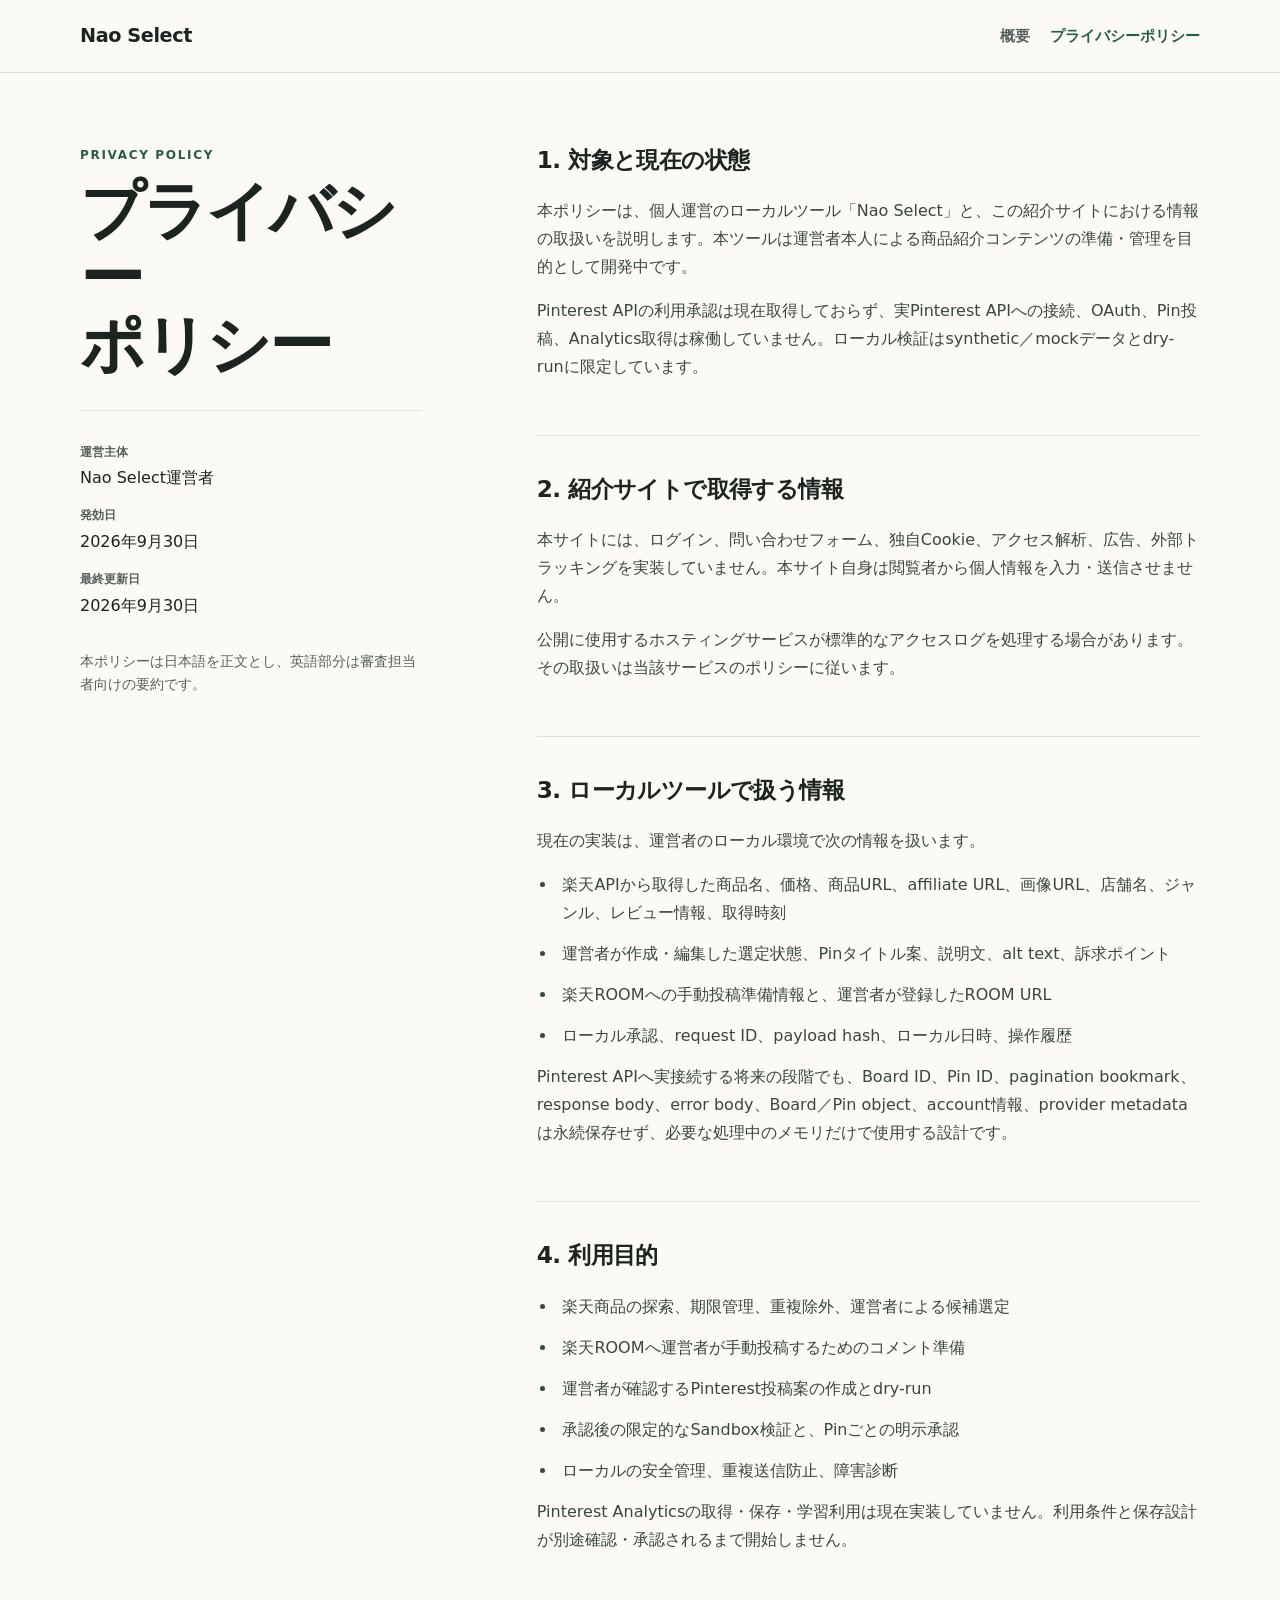
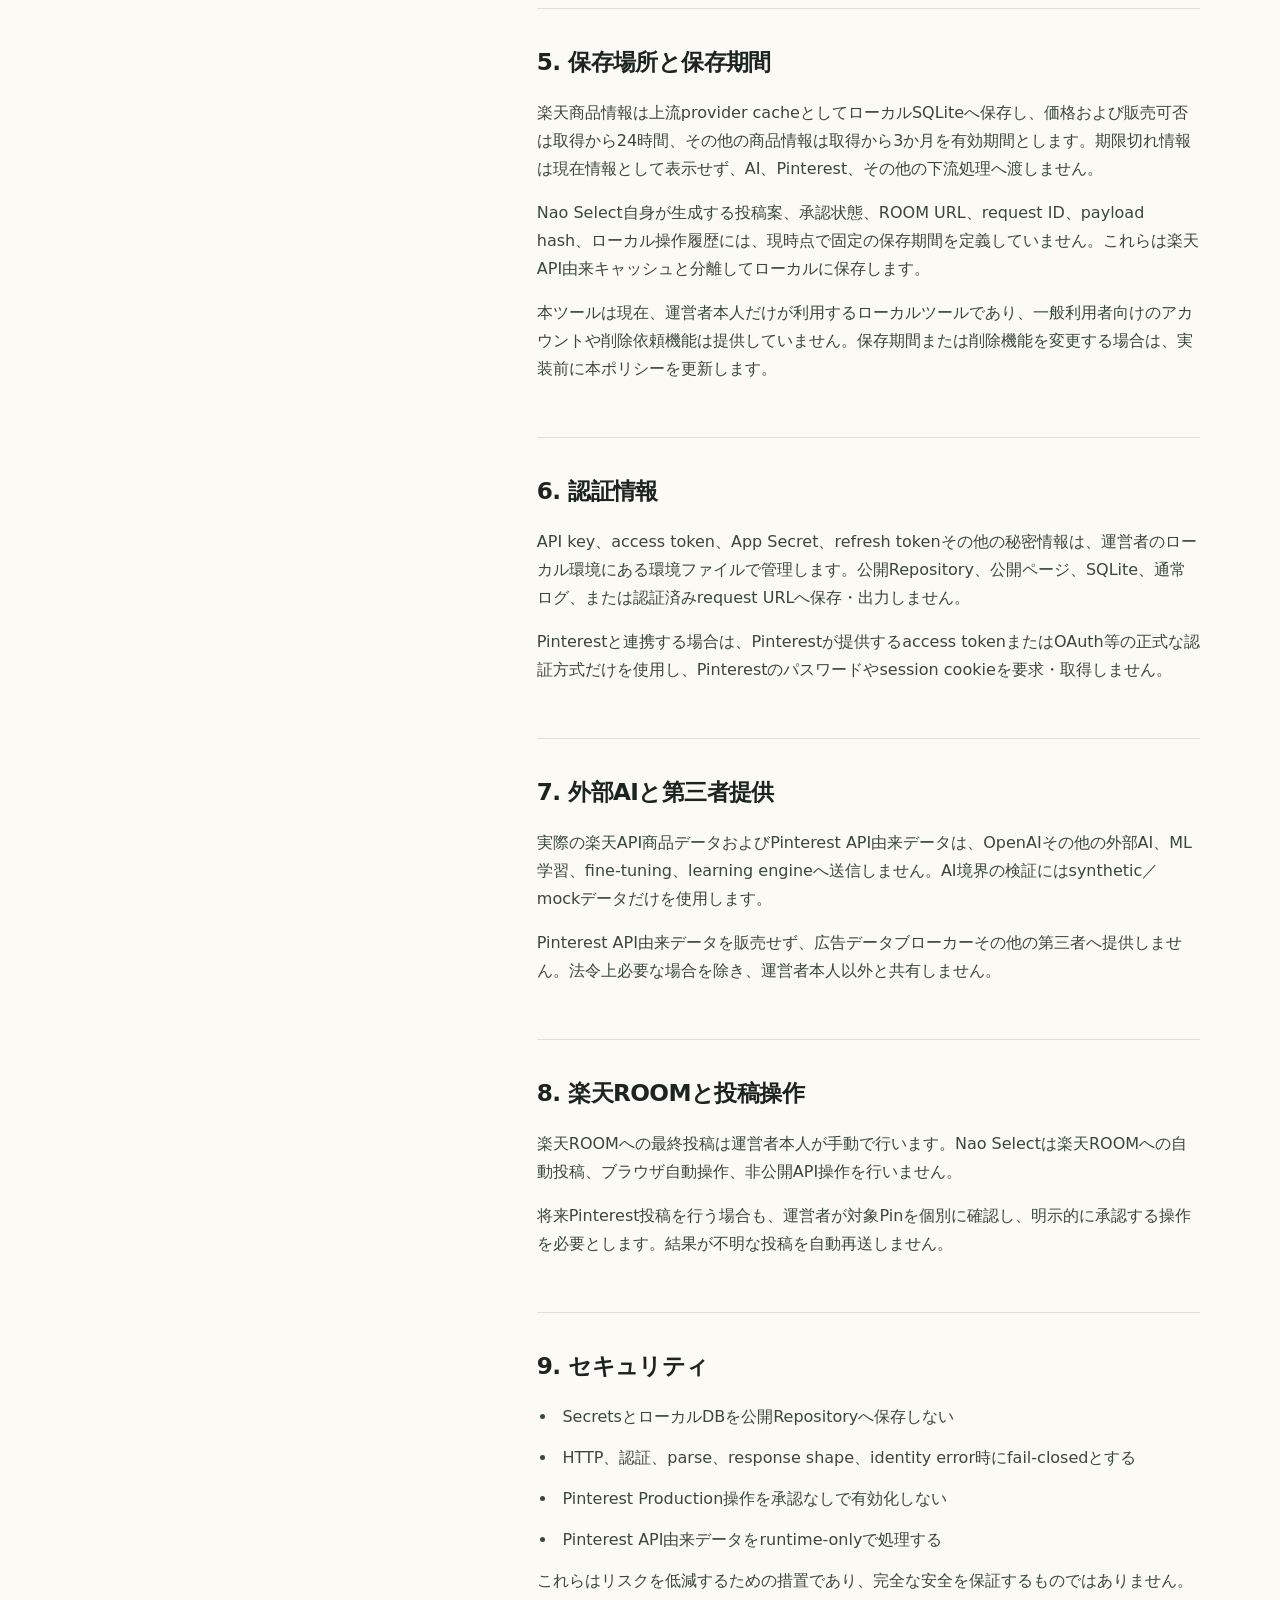
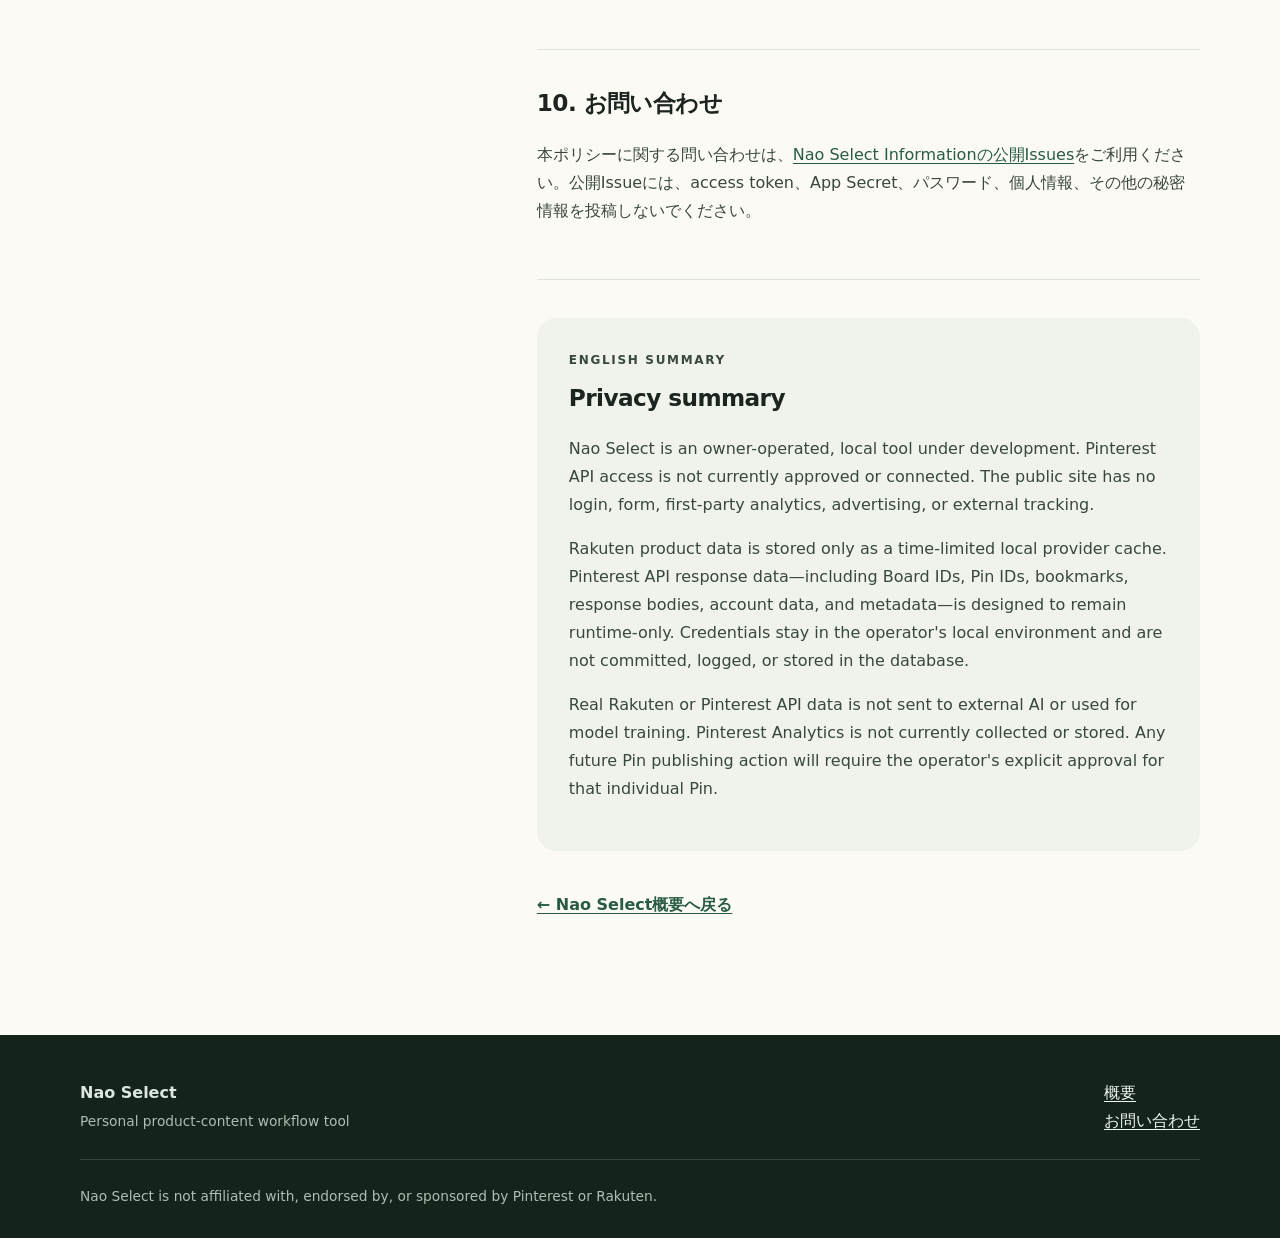
==== docs/privacy.html @ 7423ae45 "feat: add public Nao Select information site" ====
<!doctype html>
<html lang="ja">
<head>
  <meta charset="utf-8">
  <meta name="viewport" content="width=device-width, initial-scale=1">
  <meta name="description" content="Nao Selectのプライバシーポリシー。現在のローカル実装と将来のPinterest API連携におけるデータの扱いを説明します。">
  <title>プライバシーポリシー | Nao Select</title>
  <link rel="stylesheet" href="styles.css">
</head>
<body>
  <a class="skip-link" href="#main">本文へ移動</a>
  <header class="site-header">
    <div class="shell header-inner">
      <a class="brand" href="index.html">Nao Select</a>
      <nav aria-label="メインナビゲーション">
        <a href="index.html">概要</a>
        <a aria-current="page" href="privacy.html">プライバシーポリシー</a>
      </nav>
    </div>
  </header>

  <main id="main" class="policy-page">
    <div class="shell policy-layout">
      <aside class="policy-meta">
        <p class="section-kicker">PRIVACY POLICY</p>
        <h1>プライバシー<br>ポリシー</h1>
        <dl><dt>運営主体</dt><dd>Nao Select運営者</dd><dt>発効日</dt><dd>2026年9月30日</dd><dt>最終更新日</dt><dd>2026年9月30日</dd></dl>
        <p class="small">本ポリシーは日本語を正文とし、英語部分は審査担当者向けの要約です。</p>
      </aside>

      <article class="policy-content">
        <section>
          <h2>1. 対象と現在の状態</h2>
          <p>本ポリシーは、個人運営のローカルツール「Nao Select」と、この紹介サイトにおける情報の取扱いを説明します。本ツールは運営者本人による商品紹介コンテンツの準備・管理を目的として開発中です。</p>
          <p>Pinterest APIの利用承認は現在取得しておらず、実Pinterest APIへの接続、OAuth、Pin投稿、Analytics取得は稼働していません。ローカル検証はsynthetic／mockデータとdry-runに限定しています。</p>
        </section>

        <section>
          <h2>2. 紹介サイトで取得する情報</h2>
          <p>本サイトには、ログイン、問い合わせフォーム、独自Cookie、アクセス解析、広告、外部トラッキングを実装していません。本サイト自身は閲覧者から個人情報を入力・送信させません。</p>
          <p>公開に使用するホスティングサービスが標準的なアクセスログを処理する場合があります。その取扱いは当該サービスのポリシーに従います。</p>
        </section>

        <section>
          <h2>3. ローカルツールで扱う情報</h2>
          <p>現在の実装は、運営者のローカル環境で次の情報を扱います。</p>
          <ul>
            <li>楽天APIから取得した商品名、価格、商品URL、affiliate URL、画像URL、店舗名、ジャンル、レビュー情報、取得時刻</li>
            <li>運営者が作成・編集した選定状態、Pinタイトル案、説明文、alt text、訴求ポイント</li>
            <li>楽天ROOMへの手動投稿準備情報と、運営者が登録したROOM URL</li>
            <li>ローカル承認、request ID、payload hash、ローカル日時、操作履歴</li>
          </ul>
          <p>Pinterest APIへ実接続する将来の段階でも、Board ID、Pin ID、pagination bookmark、response body、error body、Board／Pin object、account情報、provider metadataは永続保存せず、必要な処理中のメモリだけで使用する設計です。</p>
        </section>

        <section>
          <h2>4. 利用目的</h2>
          <ul>
            <li>楽天商品の探索、期限管理、重複除外、運営者による候補選定</li>
            <li>楽天ROOMへ運営者が手動投稿するためのコメント準備</li>
            <li>運営者が確認するPinterest投稿案の作成とdry-run</li>
            <li>承認後の限定的なSandbox検証と、Pinごとの明示承認</li>
            <li>ローカルの安全管理、重複送信防止、障害診断</li>
          </ul>
          <p>Pinterest Analyticsの取得・保存・学習利用は現在実装していません。利用条件と保存設計が別途確認・承認されるまで開始しません。</p>
        </section>

        <section>
          <h2>5. 保存場所と保存期間</h2>
          <p>楽天商品情報は上流provider cacheとしてローカルSQLiteへ保存し、価格および販売可否は取得から24時間、その他の商品情報は取得から3か月を有効期間とします。期限切れ情報は現在情報として表示せず、AI、Pinterest、その他の下流処理へ渡しません。</p>
          <p>Nao Select自身が生成する投稿案、承認状態、ROOM URL、request ID、payload hash、ローカル操作履歴には、現時点で固定の保存期間を定義していません。これらは楽天API由来キャッシュと分離してローカルに保存します。</p>
          <p>本ツールは現在、運営者本人だけが利用するローカルツールであり、一般利用者向けのアカウントや削除依頼機能は提供していません。保存期間または削除機能を変更する場合は、実装前に本ポリシーを更新します。</p>
        </section>

        <section>
          <h2>6. 認証情報</h2>
          <p>API key、access token、App Secret、refresh tokenその他の秘密情報は、運営者のローカル環境にある環境ファイルで管理します。公開Repository、公開ページ、SQLite、通常ログ、または認証済みrequest URLへ保存・出力しません。</p>
          <p>Pinterestと連携する場合は、Pinterestが提供するaccess tokenまたはOAuth等の正式な認証方式だけを使用し、Pinterestのパスワードやsession cookieを要求・取得しません。</p>
        </section>

        <section>
          <h2>7. 外部AIと第三者提供</h2>
          <p>実際の楽天API商品データおよびPinterest API由来データは、OpenAIその他の外部AI、ML学習、fine-tuning、learning engineへ送信しません。AI境界の検証にはsynthetic／mockデータだけを使用します。</p>
          <p>Pinterest API由来データを販売せず、広告データブローカーその他の第三者へ提供しません。法令上必要な場合を除き、運営者本人以外と共有しません。</p>
        </section>

        <section>
          <h2>8. 楽天ROOMと投稿操作</h2>
          <p>楽天ROOMへの最終投稿は運営者本人が手動で行います。Nao Selectは楽天ROOMへの自動投稿、ブラウザ自動操作、非公開API操作を行いません。</p>
          <p>将来Pinterest投稿を行う場合も、運営者が対象Pinを個別に確認し、明示的に承認する操作を必要とします。結果が不明な投稿を自動再送しません。</p>
        </section>

        <section>
          <h2>9. セキュリティ</h2>
          <ul>
            <li>SecretsとローカルDBを公開Repositoryへ保存しない</li>
            <li>HTTP、認証、parse、response shape、identity error時にfail-closedとする</li>
            <li>Pinterest Production操作を承認なしで有効化しない</li>
            <li>Pinterest API由来データをruntime-onlyで処理する</li>
          </ul>
          <p>これらはリスクを低減するための措置であり、完全な安全を保証するものではありません。</p>
        </section>

        <section>
          <h2>10. お問い合わせ</h2>
          <p>本ポリシーに関する問い合わせは、<a href="https://github.com/Nao4988/nao-select-info/issues">Nao Select Informationの公開Issues</a>をご利用ください。公開Issueには、access token、App Secret、パスワード、個人情報、その他の秘密情報を投稿しないでください。</p>
        </section>

        <section class="english-summary" lang="en">
          <p class="section-kicker">ENGLISH SUMMARY</p>
          <h2>Privacy summary</h2>
          <p>Nao Select is an owner-operated, local tool under development. Pinterest API access is not currently approved or connected. The public site has no login, form, first-party analytics, advertising, or external tracking.</p>
          <p>Rakuten product data is stored only as a time-limited local provider cache. Pinterest API response data—including Board IDs, Pin IDs, bookmarks, response bodies, account data, and metadata—is designed to remain runtime-only. Credentials stay in the operator's local environment and are not committed, logged, or stored in the database.</p>
          <p>Real Rakuten or Pinterest API data is not sent to external AI or used for model training. Pinterest Analytics is not currently collected or stored. Any future Pin publishing action will require the operator's explicit approval for that individual Pin.</p>
        </section>

        <p class="back-link"><a href="index.html">← Nao Select概要へ戻る</a></p>
      </article>
    </div>
  </main>

  <footer>
    <div class="shell footer-inner"><p><strong>Nao Select</strong><br><span>Personal product-content workflow tool</span></p><p><a href="index.html">概要</a><br><a href="https://github.com/Nao4988/nao-select-info/issues">お問い合わせ</a></p></div>
    <div class="shell legal">Nao Select is not affiliated with, endorsed by, or sponsored by Pinterest or Rakuten.</div>
  </footer>
</body>
</html>
---- docs/styles.css ----
:root {
  --ink: #1c2420;
  --muted-ink: #56615b;
  --paper: #fbfaf5;
  --soft: #eff3eb;
  --line: #dce3d9;
  --green: #285c43;
  --green-dark: #173b2a;
  --accent: #e6a756;
  --white: #fff;
  --shadow: 0 18px 50px rgba(28, 48, 36, .12);
  --radius: 24px;
}

* { box-sizing: border-box; }
html { scroll-behavior: smooth; }
body { margin: 0; color: var(--ink); background: var(--paper); font-family: "Yu Gothic UI", "Hiragino Sans", "Noto Sans JP", system-ui, sans-serif; line-height: 1.75; }
a { color: var(--green); text-underline-offset: .2em; }
a:hover { color: var(--green-dark); }
.shell { width: min(1120px, calc(100% - 40px)); margin: 0 auto; }
.narrow { max-width: 780px; }
.skip-link { position: fixed; left: 16px; top: -60px; z-index: 20; padding: 10px 16px; background: var(--white); border-radius: 8px; }
.skip-link:focus { top: 16px; }

.site-header { position: sticky; top: 0; z-index: 10; border-bottom: 1px solid rgba(220, 227, 217, .9); background: rgba(251, 250, 245, .92); backdrop-filter: blur(12px); }
.header-inner { min-height: 72px; display: flex; align-items: center; justify-content: space-between; gap: 28px; }
.brand { color: var(--ink); font-size: 1.2rem; font-weight: 800; letter-spacing: -.02em; text-decoration: none; }
nav { display: flex; flex-wrap: wrap; gap: 20px; }
nav a { color: var(--muted-ink); font-size: .92rem; font-weight: 700; text-decoration: none; }
nav a[aria-current="page"] { color: var(--green); }

.hero { position: relative; overflow: hidden; padding: clamp(68px, 9vw, 120px) 0 84px; background: radial-gradient(circle at 80% 20%, #e8d6aa 0, transparent 25%), linear-gradient(145deg, #f8f4e7, #eef4ec 65%, #e4eee5); }
.hero::after { content: ""; position: absolute; width: 360px; height: 360px; right: -180px; bottom: -220px; border: 54px solid rgba(40, 92, 67, .08); border-radius: 50%; }
.hero-grid { position: relative; z-index: 1; display: grid; grid-template-columns: minmax(0, 1.3fr) minmax(300px, .7fr); gap: clamp(40px, 7vw, 90px); align-items: center; }
.eyebrow, .section-kicker, .status-label { margin: 0 0 12px; color: var(--green); font-size: .75rem; font-weight: 800; letter-spacing: .14em; text-transform: uppercase; }
h1, h2, h3, p { margin-top: 0; }
h1 { margin-bottom: 24px; font-family: Georgia, "Yu Mincho", serif; font-size: clamp(2.8rem, 7vw, 5.7rem); line-height: 1.05; letter-spacing: -.045em; }
h2 { margin-bottom: 22px; font-size: clamp(1.65rem, 3vw, 2.45rem); line-height: 1.3; letter-spacing: -.025em; }
h3 { margin-bottom: 4px; font-size: 1.08rem; }
.lead { max-width: 680px; color: #3e4d45; font-size: clamp(1.05rem, 2vw, 1.25rem); }
.actions { display: flex; flex-wrap: wrap; gap: 12px; margin-top: 32px; }
.button { display: inline-flex; align-items: center; justify-content: center; min-height: 48px; padding: 10px 20px; border: 1px solid var(--green); border-radius: 999px; font-weight: 800; text-decoration: none; }
.button.primary { color: var(--white); background: var(--green); }
.button.primary:hover { color: var(--white); background: var(--green-dark); }
.button.secondary { background: rgba(255, 255, 255, .45); }
.status-card { padding: 30px; border: 1px solid rgba(255,255,255,.6); border-radius: var(--radius); background: rgba(255,255,255,.72); box-shadow: var(--shadow); }
.status-card h2 { font-size: 1.65rem; }
.status-list { margin: 0 0 18px; padding: 0; list-style: none; }
.status-list li { display: flex; justify-content: space-between; gap: 18px; padding: 12px 0; border-top: 1px solid var(--line); }
.status-list span { color: var(--muted-ink); }
.status-list strong { color: var(--green-dark); text-align: right; }
.small { color: var(--muted-ink); font-size: .86rem; line-height: 1.65; }

.section { padding: clamp(68px, 9vw, 110px) 0; }
.section-intro { max-width: 800px; margin-bottom: 42px; color: var(--muted-ink); font-size: 1.08rem; }
.muted { background: var(--soft); }
.flow { display: grid; grid-template-columns: repeat(5, 1fr); gap: 12px; margin: 0; padding: 0; list-style: none; counter-reset: flow; }
.flow li { min-height: 230px; padding: 22px; border: 1px solid var(--line); border-radius: 18px; background: var(--white); }
.flow li > span { display: block; margin-bottom: 38px; color: var(--accent); font: 700 1.4rem Georgia, serif; }
.flow p { margin: 0; color: var(--muted-ink); font-size: .92rem; }
.split { display: grid; grid-template-columns: 1fr 1fr; gap: clamp(40px, 8vw, 100px); }
.check-list, .plain-list, .policy-content ul { margin: 0; padding-left: 1.25rem; }
.check-list li, .plain-list li, .policy-content li { margin-bottom: 13px; padding-left: .35rem; }
.check-list li::marker { color: var(--green); content: "✓  "; font-weight: 800; }
.plain-list { list-style: none; padding: 0; }
.plain-list li { padding: 0 0 16px; border-bottom: 1px solid #d5ded3; }
.english { color: var(--white); background: var(--green-dark); }
.english .section-kicker { color: #f3c77f; }
.english p { color: #e4eee7; }
.policy-cta { padding-block: 72px; }
.cta-inner { display: flex; align-items: center; justify-content: space-between; gap: 32px; padding: 36px 42px; border: 1px solid var(--line); border-radius: var(--radius); background: var(--white); box-shadow: var(--shadow); }
.cta-inner h2, .cta-inner p { margin-bottom: 8px; }

footer { padding: 44px 0 30px; color: #dbe7df; background: #14241b; }
.footer-inner { display: flex; justify-content: space-between; gap: 32px; }
.footer-inner p { margin-bottom: 24px; }
.footer-inner span, .legal { color: #aebeb4; font-size: .86rem; }
footer a { color: #eef7f0; }
.legal { padding-top: 24px; border-top: 1px solid #32453a; }

.policy-page { padding: 72px 0 100px; }
.policy-layout { display: grid; grid-template-columns: minmax(220px, .34fr) minmax(0, .66fr); gap: clamp(48px, 9vw, 120px); align-items: start; }
.policy-meta { position: sticky; top: 112px; }
.policy-meta h1 { font-size: clamp(2.5rem, 5vw, 4.3rem); }
.policy-meta dl { margin: 30px 0; padding-top: 18px; border-top: 1px solid var(--line); }
.policy-meta dt { margin-top: 12px; color: var(--muted-ink); font-size: .78rem; font-weight: 800; }
.policy-meta dd { margin: 2px 0 0; }
.policy-content section { padding: 0 0 38px; margin-bottom: 38px; border-bottom: 1px solid var(--line); }
.policy-content h2 { font-size: 1.45rem; }
.policy-content p, .policy-content li { color: #39473f; }
.english-summary { padding: 32px !important; border: 0 !important; border-radius: 20px; background: var(--soft); }
.back-link { margin-top: 40px; font-weight: 800; }

@media (max-width: 900px) {
  .hero-grid, .split, .policy-layout { grid-template-columns: 1fr; }
  .flow { grid-template-columns: repeat(2, 1fr); }
  .policy-meta { position: static; }
  .policy-meta h1 br { display: none; }
}

@media (max-width: 600px) {
  .shell { width: min(100% - 28px, 1120px); }
  .header-inner { min-height: 64px; align-items: flex-start; padding: 14px 0; }
  nav { justify-content: flex-end; gap: 10px 14px; }
  nav a { font-size: .8rem; }
  .hero { padding-top: 56px; }
  h1 { font-size: clamp(2.55rem, 15vw, 4rem); }
  .status-card { padding: 22px; }
  .status-list li { display: block; }
  .status-list strong { display: block; margin-top: 2px; text-align: left; }
  .flow { grid-template-columns: 1fr; }
  .flow li { min-height: 0; }
  .flow li > span { margin-bottom: 18px; }
  .cta-inner, .footer-inner { align-items: flex-start; flex-direction: column; }
  .cta-inner { padding: 28px 24px; }
  .button { width: 100%; }
  .policy-page { padding-top: 50px; }
  .policy-meta h1 { font-size: 1.8rem; word-break: keep-all; }
  .english-summary { padding: 24px !important; }
}

@media (prefers-reduced-motion: reduce) {
  html { scroll-behavior: auto; }
}
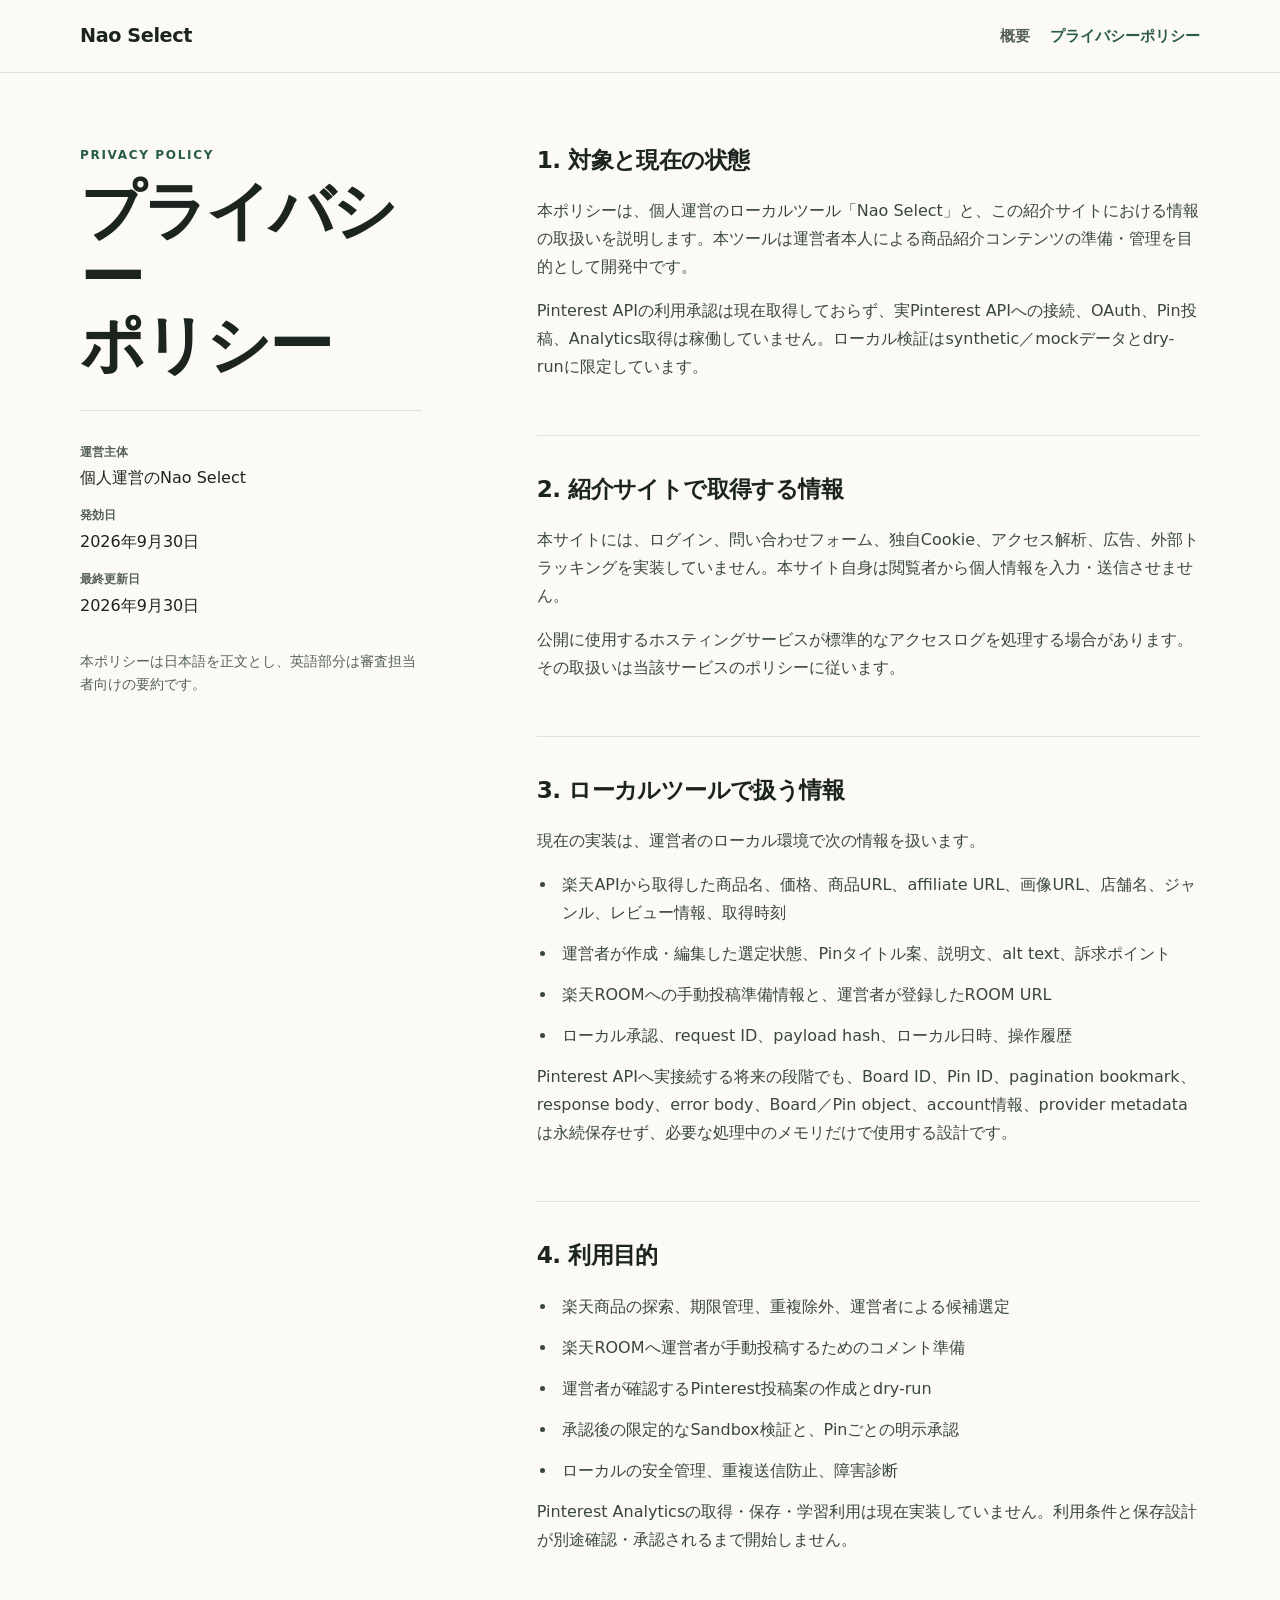
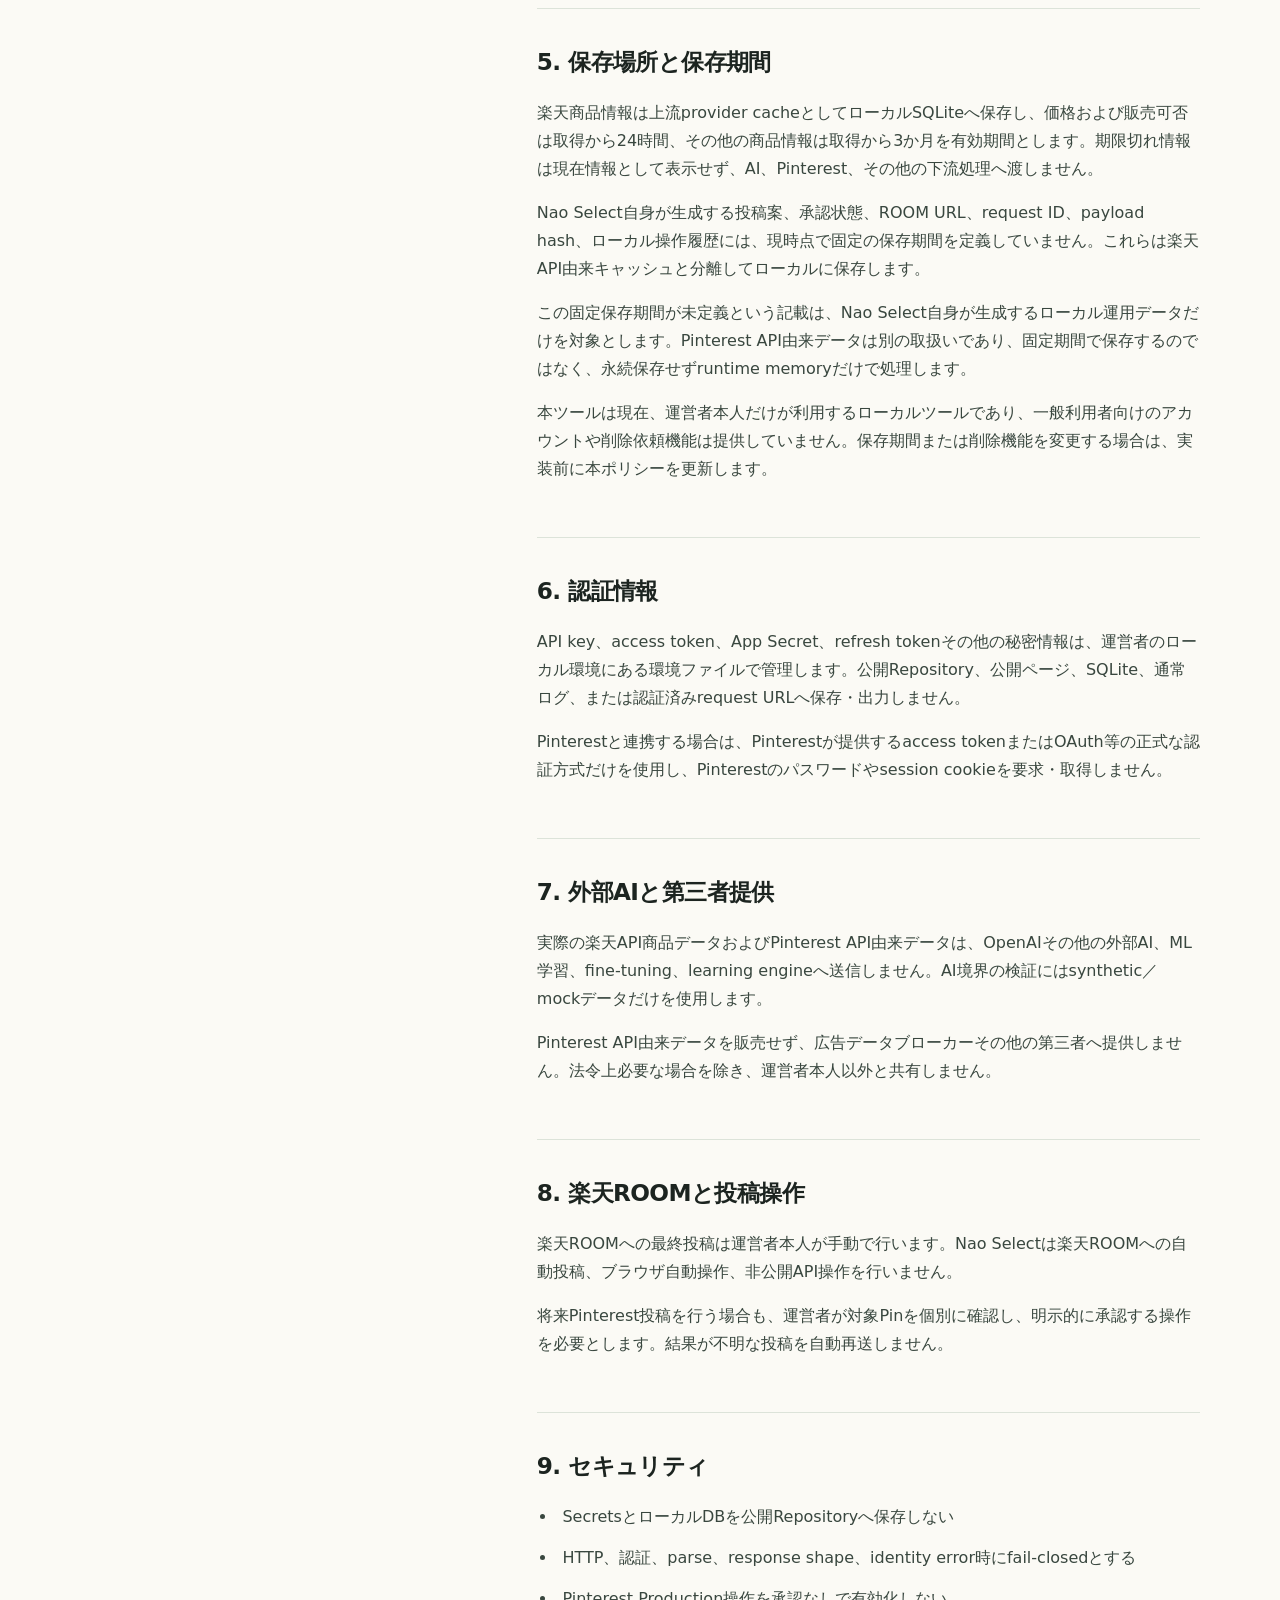
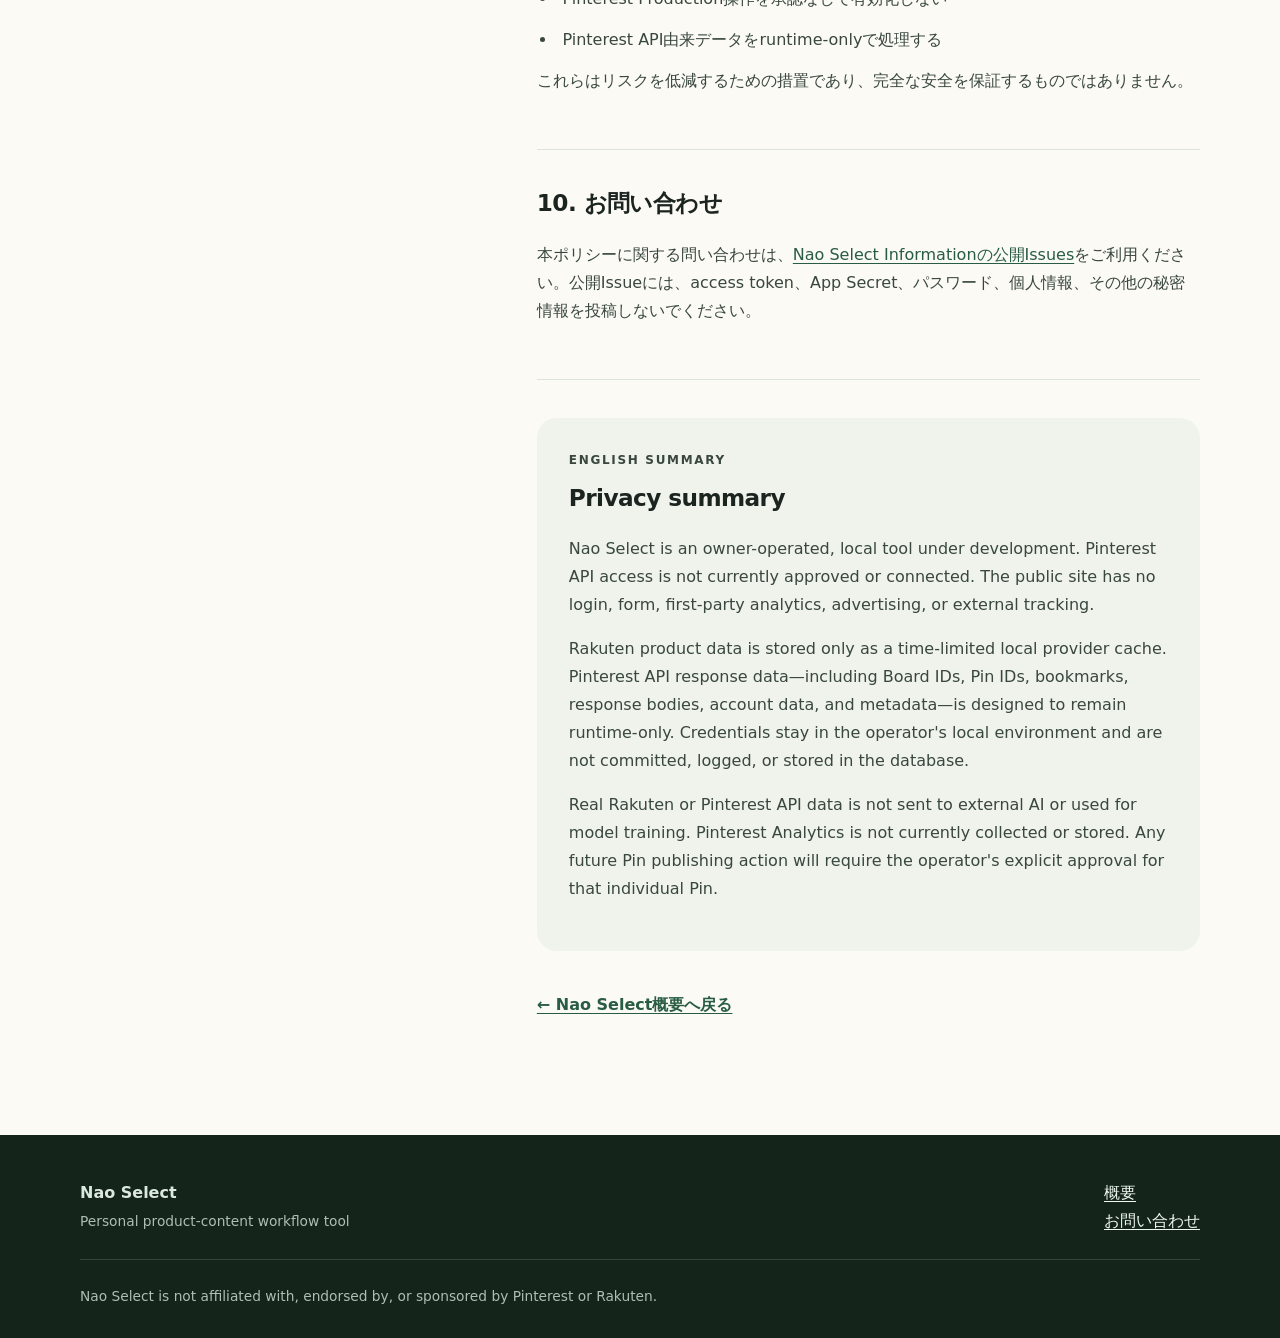
==== commit a362aaca: "docs: finalize public contact and retention wording" ====
--- a/docs/privacy.html
+++ b/docs/privacy.html
@@ -24,7 +24,7 @@
       <aside class="policy-meta">
         <p class="section-kicker">PRIVACY POLICY</p>
         <h1>プライバシー<br>ポリシー</h1>
-        <dl><dt>運営主体</dt><dd>Nao Select運営者</dd><dt>発効日</dt><dd>2026年9月30日</dd><dt>最終更新日</dt><dd>2026年9月30日</dd></dl>
+        <dl><dt>運営主体</dt><dd>個人運営のNao Select</dd><dt>発効日</dt><dd>2026年9月30日</dd><dt>最終更新日</dt><dd>2026年9月30日</dd></dl>
         <p class="small">本ポリシーは日本語を正文とし、英語部分は審査担当者向けの要約です。</p>
       </aside>
 
@@ -69,6 +69,7 @@
           <h2>5. 保存場所と保存期間</h2>
           <p>楽天商品情報は上流provider cacheとしてローカルSQLiteへ保存し、価格および販売可否は取得から24時間、その他の商品情報は取得から3か月を有効期間とします。期限切れ情報は現在情報として表示せず、AI、Pinterest、その他の下流処理へ渡しません。</p>
           <p>Nao Select自身が生成する投稿案、承認状態、ROOM URL、request ID、payload hash、ローカル操作履歴には、現時点で固定の保存期間を定義していません。これらは楽天API由来キャッシュと分離してローカルに保存します。</p>
+          <p>この固定保存期間が未定義という記載は、Nao Select自身が生成するローカル運用データだけを対象とします。Pinterest API由来データは別の取扱いであり、固定期間で保存するのではなく、永続保存せずruntime memoryだけで処理します。</p>
           <p>本ツールは現在、運営者本人だけが利用するローカルツールであり、一般利用者向けのアカウントや削除依頼機能は提供していません。保存期間または削除機能を変更する場合は、実装前に本ポリシーを更新します。</p>
         </section>
 
